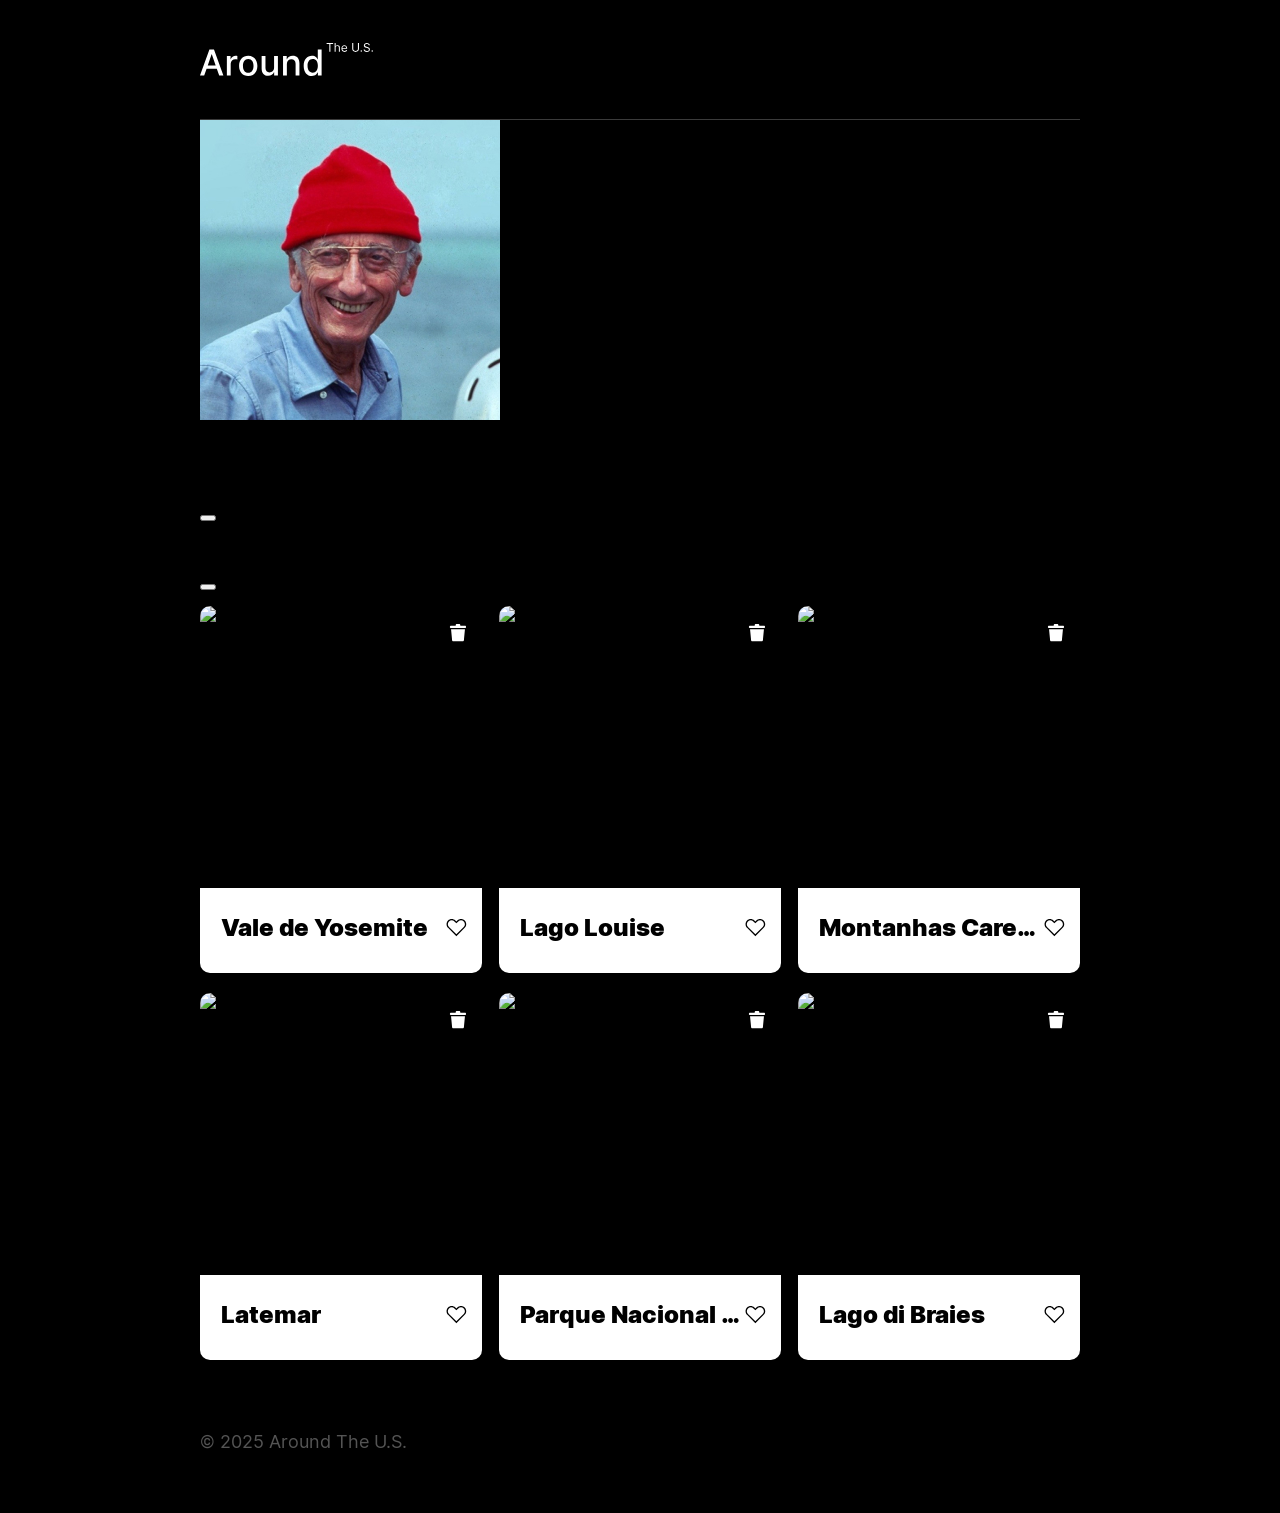
==== index.html @ 245d598f "Initial commit" ====
<!DOCTYPE html>
<html lang="pt">
  <head>
    <meta charset="UTF-8" />
    <meta content="width=device-width, initial-scale=1.0" name="viewport" />
    <meta content="ie=edge" http-equiv="X-UA-Compatible" />
    <title>Around The U.S.</title>
    <link href="./pages/index.css" rel="stylesheet" />
  </head>
  <body class="page">
    <div class="page__content">
      <header class="header page__section">
        <img
          alt="Logotipo Around The U.S."
          class="logo header__logo"
          src="./images/logo.svg"
        />
      </header>
      <main class="content">
        <section class="profile page__section">
          <img class="profile__image" src="./images/avatar.jpg" alt="Avatar" />
          <div class="profile__info">
            <h1 class="profile__title">Jacques Cousteau</h1>
            <button
              aria-label="Editar perfil"
              class="profile__edit-button"
              type="button"
            ></button>
            <p class="profile__description">Explorador</p>
          </div>
          <button
            aria-label="Adicionar cartão"
            class="profile__add-button"
            type="button"
          ></button>
        </section>
        <section class="cards page__section">
          <ul class="cards__list">
            <li class="card">
              <img
                class="card__image"
                src="https://practicum-content.s3.us-west-1.amazonaws.com/web-code/moved_yosemite.jpg"
                alt="Vale de Yosemite"
              />
              <button
                aria-label="Excluir cartão"
                class="card__delete-button"
                type="button"
              ></button>
              <div class="card__description">
                <h2 class="card__title">Vale de Yosemite</h2>
                <button
                  aria-label="Botão de curtir"
                  class="card__like-button"
                  type="button"
                ></button>
              </div>
            </li>
            <li class="card">
              <img
                class="card__image"
                src="https://practicum-content.s3.us-west-1.amazonaws.com/web-code/moved_lake-louise.jpg"
                alt="Lago Louise"
              />
              <button
                aria-label="Excluir cartão"
                class="card__delete-button"
                type="button"
              ></button>
              <div class="card__description">
                <h2 class="card__title">Lago Louise</h2>
                <button
                  aria-label="Botão de curtir"
                  class="card__like-button"
                  type="button"
                ></button>
              </div>
            </li>
            <li class="card">
              <img
                class="card__image"
                src="https://practicum-content.s3.us-west-1.amazonaws.com/web-code/moved_bald-mountains.jpg"
                alt="Montanhas Carecas"
              />
              <button
                aria-label="Excluir cartão"
                class="card__delete-button"
                type="button"
              ></button>
              <div class="card__description">
                <h2 class="card__title">Montanhas Carecas</h2>
                <button
                  aria-label="Botão de curtir"
                  class="card__like-button"
                  type="button"
                ></button>
              </div>
            </li>
            <li class="card">
              <img
                class="card__image"
                src="https://practicum-content.s3.us-west-1.amazonaws.com/web-code/moved_latemar.jpg"
                alt="Latemar"
              />
              <button
                aria-label="Excluir cartão"
                class="card__delete-button"
                type="button"
              ></button>
              <div class="card__description">
                <h2 class="card__title">Latemar</h2>
                <button
                  aria-label="Botão de curtir"
                  class="card__like-button"
                  type="button"
                ></button>
              </div>
            </li>
            <li class="card">
              <img
                class="card__image"
                src="https://practicum-content.s3.us-west-1.amazonaws.com/web-code/moved_vanoise.jpg"
                alt="Parque Nacional da Vanoise"
              />
              <button
                aria-label="Excluir cartão"
                class="card__delete-button"
                type="button"
              ></button>
              <div class="card__description">
                <h2 class="card__title">Parque Nacional da Vanoise</h2>
                <button
                  aria-label="Botão de curtir"
                  class="card__like-button"
                  type="button"
                ></button>
              </div>
            </li>
            <li class="card">
              <img
                class="card__image"
                src="https://practicum-content.s3.us-west-1.amazonaws.com/web-code/moved_lago.jpg"
                alt="Lago di Braies"
              />
              <button
                aria-label="Excluir cartão"
                class="card__delete-button"
                type="button"
              ></button>
              <div class="card__description">
                <h2 class="card__title">Lago di Braies</h2>
                <button
                  aria-label="Botão de curtir"
                  class="card__like-button"
                  type="button"
                ></button>
              </div>
            </li>
          </ul>
        </section>
      </main>
      <footer class="footer page__section">
        <p class="footer__copyright">© 2025 Around The U.S.</p>
      </footer>
      <div class="popup" id="edit-popup">
        <div class="popup__content">
          <button
            aria-label="Fechar pop-up"
            class="popup__close"
            type="button"
          ></button>
          <h3 class="popup__title">Editar perfil</h3>
          <form class="popup__form" id="edit-profile-form">
            <input
              class="popup__input popup__input_type_name"
              name="name"
              placeholder="Nome"
              type="text"
            />
            <input
              class="popup__input popup__input_type_description"
              name="description"
              placeholder="Sobre mim"
              type="text"
            />
            <button class="button popup__button" type="submit">Salvar</button>
          </form>
        </div>
      </div>
      <div class="popup" id="new-card-popup">
        <div class="popup__content">
          <button
            aria-label="Fechar pop-up"
            class="popup__close"
            type="button"
          ></button>
          <h3 class="popup__title">Novo local</h3>
          <form class="popup__form" id="new-card-form">
            <input
              class="popup__input popup__input_type_card-name"
              name="place-name"
              placeholder="Título"
              required
              type="text"
            />
            <input
              class="popup__input popup__input_type_url"
              name="link"
              placeholder="Link de Imagem"
              required
              type="url"
            />
            <button class="button popup__button" type="submit">Criar</button>
          </form>
        </div>
      </div>
      <div class="popup" id="image-popup">
        <div class="popup__content popup__content_content_image">
          <button
            aria-label="Fechar pop-up"
            class="popup__close"
            type="button"
          ></button>
          <img alt="" class="popup__image" src="#" />
          <p class="popup__caption"></p>
        </div>
      </div>
    </div>
  </body>
</html>
---- pages/index.css ----
@import url("../vendor/normalize.css");
@import url("../vendor/fonts.css");

@import url("../blocks/page.css");
@import url("../blocks/header.css");
@import url("../blocks/content.css");
@import url("../blocks/footer.css");
@import url("../blocks/profile.css");
@import url("../blocks/cards.css");
@import url("../blocks/card.css");
@import url("../blocks/popup.css");
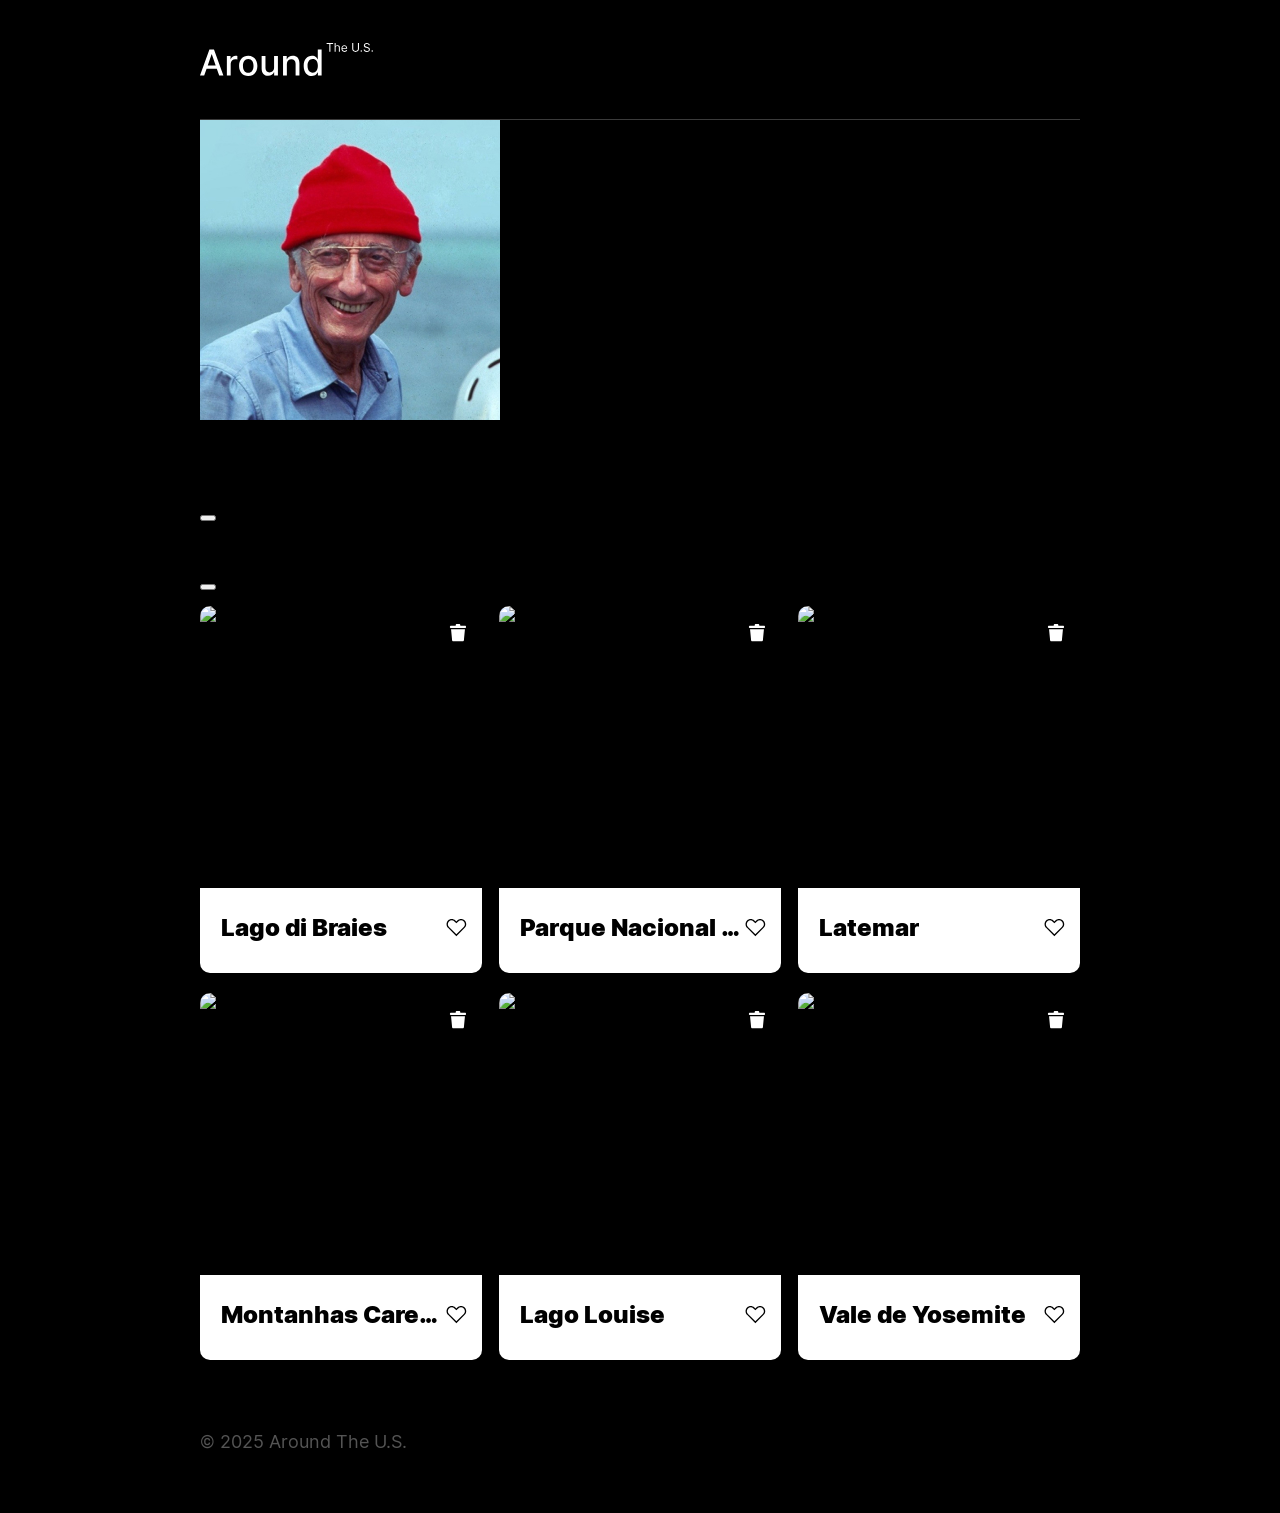
==== commit 90acbc75: "Adicionar validação de forms e fechar popups" ====
--- a/index.html
+++ b/index.html
@@ -36,126 +36,24 @@
         </section>
         <section class="cards page__section">
           <ul class="cards__list">
-            <li class="card">
-              <img
-                class="card__image"
-                src="https://practicum-content.s3.us-west-1.amazonaws.com/web-code/moved_yosemite.jpg"
-                alt="Vale de Yosemite"
-              />
-              <button
-                aria-label="Excluir cartão"
-                class="card__delete-button"
-                type="button"
-              ></button>
-              <div class="card__description">
-                <h2 class="card__title">Vale de Yosemite</h2>
+            <template id="card-element">
+              <li class="card">
+                <img class="card__image" src="" alt="" />
                 <button
-                  aria-label="Botão de curtir"
-                  class="card__like-button"
+                  aria-label="Excluir cartão"
+                  class="card__delete-button"
                   type="button"
                 ></button>
-              </div>
-            </li>
-            <li class="card">
-              <img
-                class="card__image"
-                src="https://practicum-content.s3.us-west-1.amazonaws.com/web-code/moved_lake-louise.jpg"
-                alt="Lago Louise"
-              />
-              <button
-                aria-label="Excluir cartão"
-                class="card__delete-button"
-                type="button"
-              ></button>
-              <div class="card__description">
-                <h2 class="card__title">Lago Louise</h2>
-                <button
-                  aria-label="Botão de curtir"
-                  class="card__like-button"
-                  type="button"
-                ></button>
-              </div>
-            </li>
-            <li class="card">
-              <img
-                class="card__image"
-                src="https://practicum-content.s3.us-west-1.amazonaws.com/web-code/moved_bald-mountains.jpg"
-                alt="Montanhas Carecas"
-              />
-              <button
-                aria-label="Excluir cartão"
-                class="card__delete-button"
-                type="button"
-              ></button>
-              <div class="card__description">
-                <h2 class="card__title">Montanhas Carecas</h2>
-                <button
-                  aria-label="Botão de curtir"
-                  class="card__like-button"
-                  type="button"
-                ></button>
-              </div>
-            </li>
-            <li class="card">
-              <img
-                class="card__image"
-                src="https://practicum-content.s3.us-west-1.amazonaws.com/web-code/moved_latemar.jpg"
-                alt="Latemar"
-              />
-              <button
-                aria-label="Excluir cartão"
-                class="card__delete-button"
-                type="button"
-              ></button>
-              <div class="card__description">
-                <h2 class="card__title">Latemar</h2>
-                <button
-                  aria-label="Botão de curtir"
-                  class="card__like-button"
-                  type="button"
-                ></button>
-              </div>
-            </li>
-            <li class="card">
-              <img
-                class="card__image"
-                src="https://practicum-content.s3.us-west-1.amazonaws.com/web-code/moved_vanoise.jpg"
-                alt="Parque Nacional da Vanoise"
-              />
-              <button
-                aria-label="Excluir cartão"
-                class="card__delete-button"
-                type="button"
-              ></button>
-              <div class="card__description">
-                <h2 class="card__title">Parque Nacional da Vanoise</h2>
-                <button
-                  aria-label="Botão de curtir"
-                  class="card__like-button"
-                  type="button"
-                ></button>
-              </div>
-            </li>
-            <li class="card">
-              <img
-                class="card__image"
-                src="https://practicum-content.s3.us-west-1.amazonaws.com/web-code/moved_lago.jpg"
-                alt="Lago di Braies"
-              />
-              <button
-                aria-label="Excluir cartão"
-                class="card__delete-button"
-                type="button"
-              ></button>
-              <div class="card__description">
-                <h2 class="card__title">Lago di Braies</h2>
-                <button
-                  aria-label="Botão de curtir"
-                  class="card__like-button"
-                  type="button"
-                ></button>
-              </div>
-            </li>
+                <div class="card__description">
+                  <h2 class="card__title"></h2>
+                  <button
+                    aria-label="Botão de curtir"
+                    class="card__like-button"
+                    type="button"
+                  ></button>
+                </div>
+              </li>
+            </template>
           </ul>
         </section>
       </main>
@@ -170,19 +68,33 @@
             type="button"
           ></button>
           <h3 class="popup__title">Editar perfil</h3>
-          <form class="popup__form" id="edit-profile-form">
+          <form class="popup__form" id="edit-profile-form" name="profileForm">
             <input
               class="popup__input popup__input_type_name"
               name="name"
+              id="name"
               placeholder="Nome"
               type="text"
+              minlength="2"
+              maxlength="40"
+              required
             />
+            <span class="name-input-error popup__input-error"
+              >Este campo é obrigatório.</span
+            >
             <input
               class="popup__input popup__input_type_description"
               name="description"
+              id="description"
               placeholder="Sobre mim"
               type="text"
+              minlength="2"
+              maxlength="200"
+              required
             />
+            <span class="description-input-error popup__input-error"
+              >Este campo é obrigatório.</span
+            >
             <button class="button popup__button" type="submit">Salvar</button>
           </form>
         </div>
@@ -195,21 +107,31 @@
             type="button"
           ></button>
           <h3 class="popup__title">Novo local</h3>
-          <form class="popup__form" id="new-card-form">
+          <form class="popup__form" id="new-card-form" name="cardForm">
             <input
               class="popup__input popup__input_type_card-name"
               name="place-name"
+              id="place-name"
               placeholder="Título"
+              minlength="2"
+              maxlength="30"
               required
               type="text"
             />
+            <span class="place-name-input-error popup__input-error"
+              >Este campo é obrigatório.</span
+            >
             <input
               class="popup__input popup__input_type_url"
               name="link"
+              id="link"
               placeholder="Link de Imagem"
               required
               type="url"
             />
+            <span class="link-input-error popup__input-error"
+              >Este campo é obrigatório.</span
+            >
             <button class="button popup__button" type="submit">Criar</button>
           </form>
         </div>
@@ -226,5 +148,6 @@
         </div>
       </div>
     </div>
+    <script src="./scripts/index.js"></script>
   </body>
 </html>
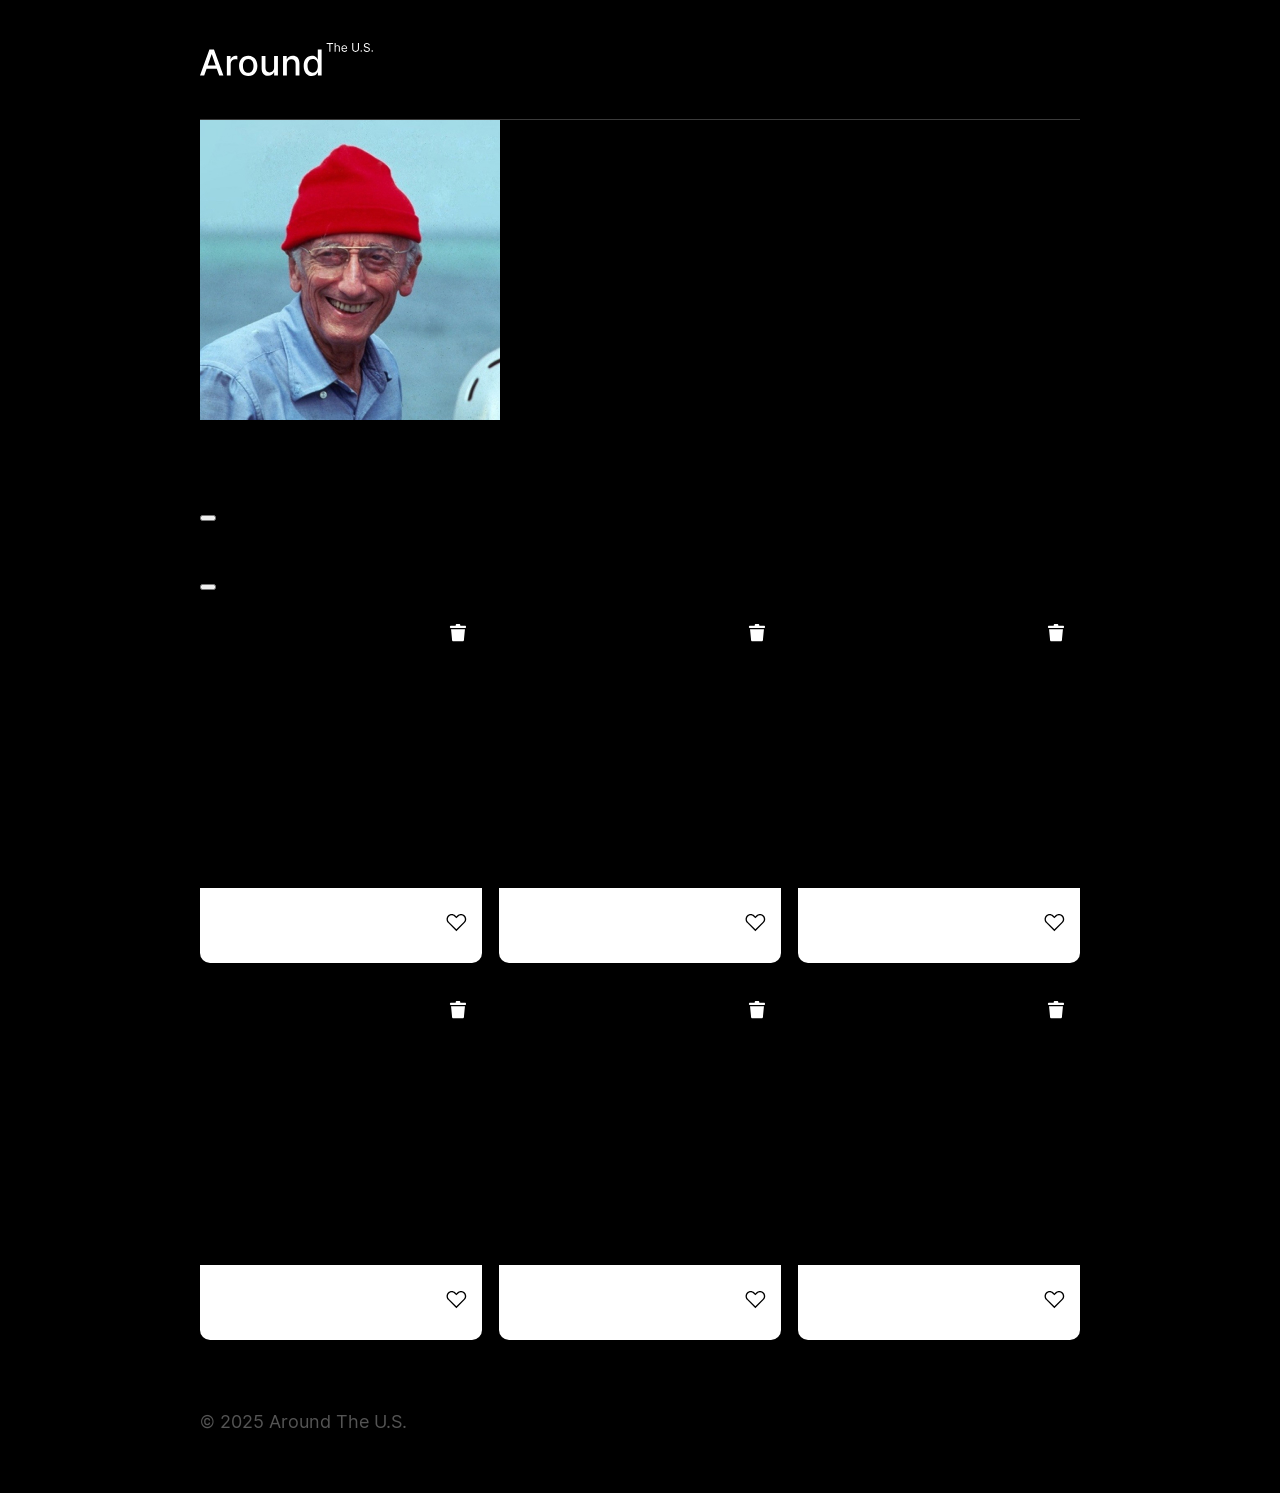
==== commit 5c2b163f: "Refatorar código prévio com OOP" ====
--- a/index.html
+++ b/index.html
@@ -58,7 +58,7 @@
         </section>
       </main>
       <footer class="footer page__section">
-        <p class="footer__copyright">© 2025 Around The U.S.</p>
+        <p class="footer__copyright">&copy; 2025 Around The U.S.</p>
       </footer>
       <div class="popup" id="edit-popup">
         <div class="popup__content">
@@ -148,6 +148,9 @@
         </div>
       </div>
     </div>
-    <script src="./scripts/index.js"></script>
+    <script type="module" src="./scripts/utils.js"></script>
+    <script type="module" src="./scripts/Card.js"></script>
+    <script type="module" src="./scripts/FormValidator.js"></script>
+    <script type="module" src="./scripts/index.js"></script>
   </body>
 </html>
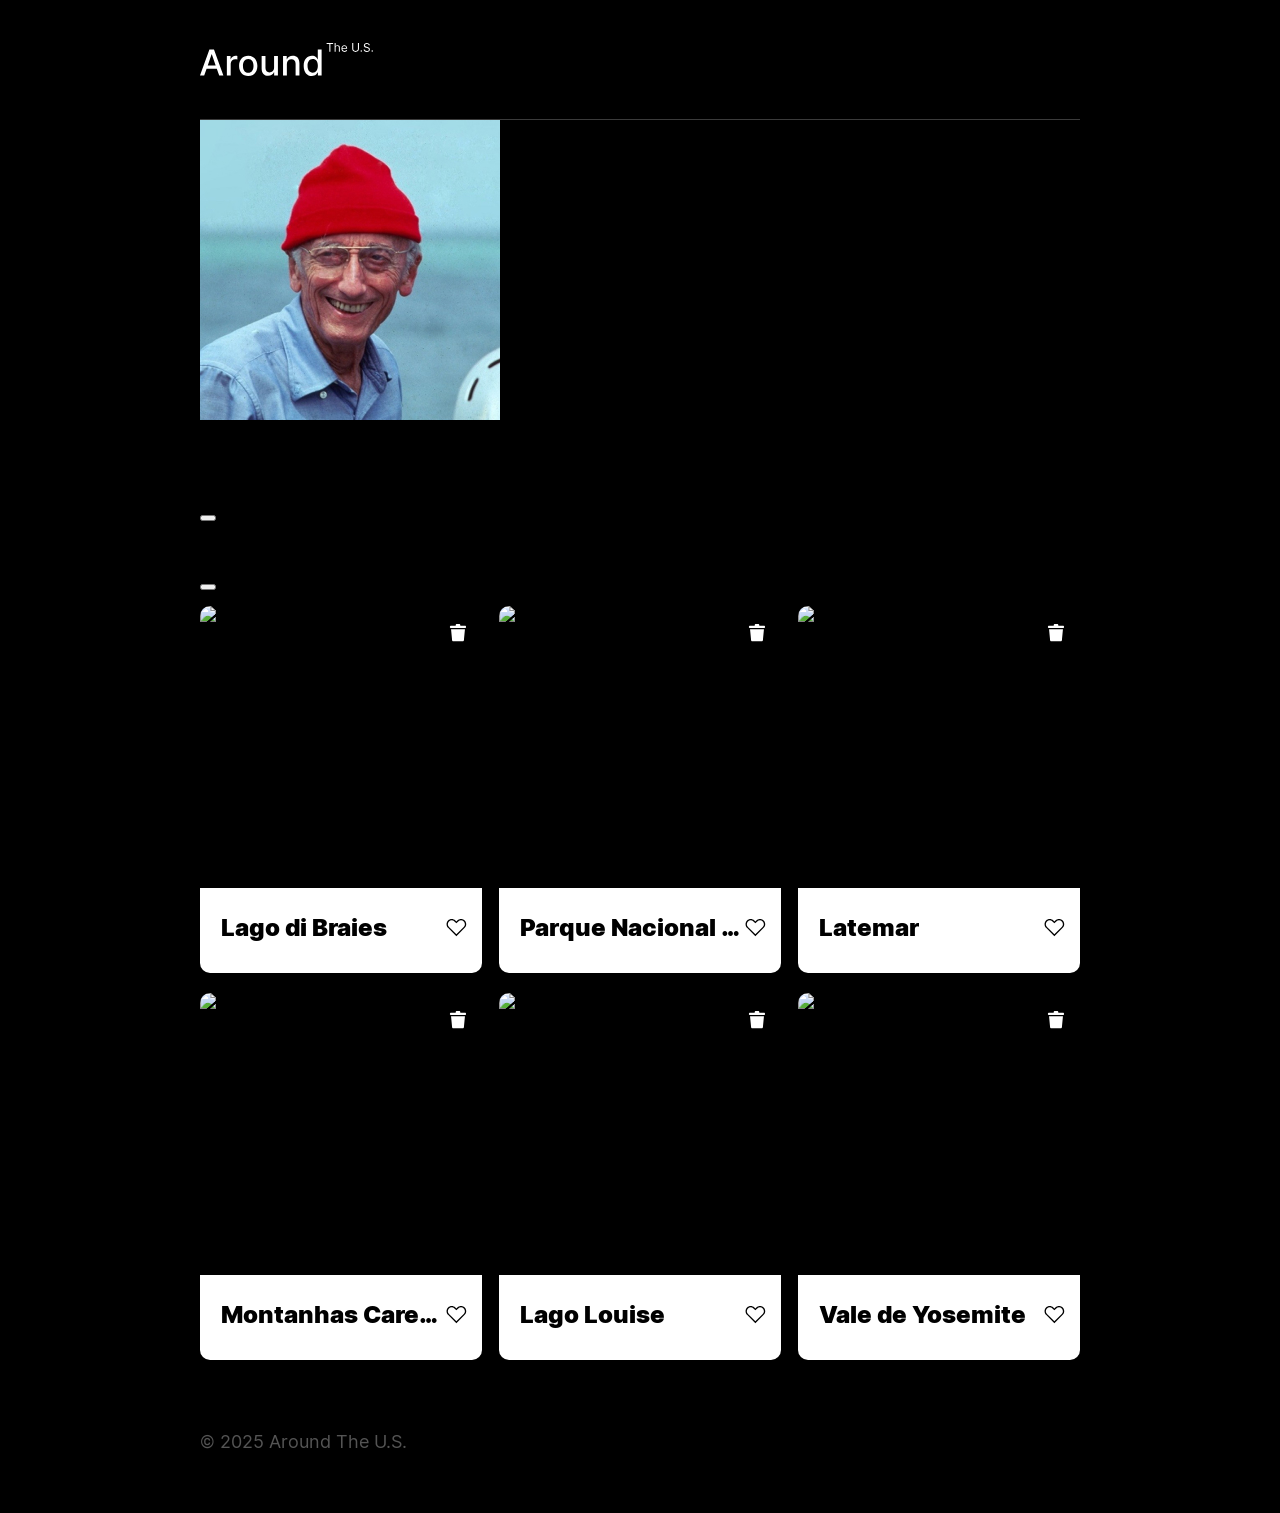
==== commit 552d5b23: "Refatoração secundaria dos componentes JS" ====
--- a/index.html
+++ b/index.html
@@ -5,7 +5,7 @@
     <meta content="width=device-width, initial-scale=1.0" name="viewport" />
     <meta content="ie=edge" http-equiv="X-UA-Compatible" />
     <title>Around The U.S.</title>
-    <link href="./pages/index.css" rel="stylesheet" />
+    <link href="./page/index.css" rel="stylesheet" />
   </head>
   <body class="page">
     <div class="page__content">
@@ -148,9 +148,9 @@
         </div>
       </div>
     </div>
-    <script type="module" src="./scripts/utils.js"></script>
-    <script type="module" src="./scripts/Card.js"></script>
-    <script type="module" src="./scripts/FormValidator.js"></script>
-    <script type="module" src="./scripts/index.js"></script>
+    <script type="module" src="./components/utils.js"></script>
+    <script type="module" src="./components//Card.js"></script>
+    <script type="module" src="./components//FormValidator.js"></script>
+    <script type="module" src="./page/index.js"></script>
   </body>
 </html>
--- a/page/index.css
+++ b/page/index.css
@@ -0,0 +1,10 @@
+@import url("../vendor/normalize.css");
+@import url("../vendor/fonts.css");
+@import url("../blocks/page.css");
+@import url("../blocks/header.css");
+@import url("../blocks/content.css");
+@import url("../blocks/footer.css");
+@import url("../blocks/profile.css");
+@import url("../blocks/cards.css");
+@import url("../blocks/card.css");
+@import url("../blocks/popup.css");
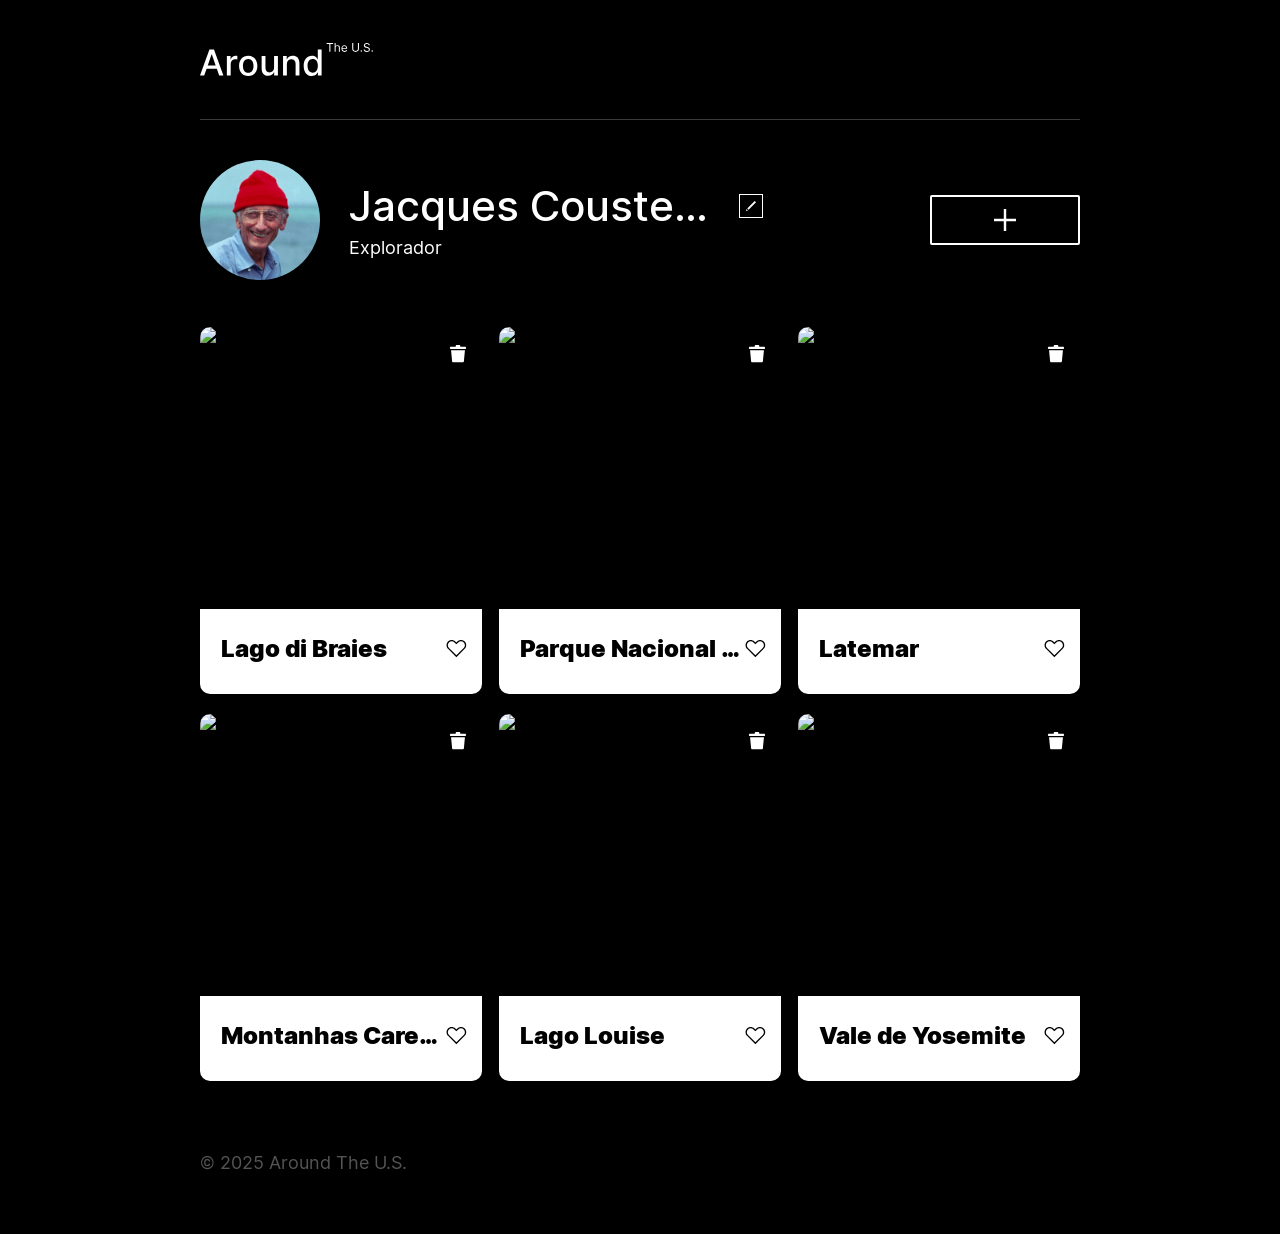
==== commit 434cb7bd: "Adicionar API calls, popup de remoção e limpeza geral" ====
--- a/index.html
+++ b/index.html
@@ -19,6 +19,7 @@
       <main class="content">
         <section class="profile page__section">
           <img class="profile__image" src="./images/avatar.jpg" alt="Avatar" />
+          <button aria-label="Editar avatar" class="profile__avatar-button" type="button"></button>
           <div class="profile__info">
             <h1 class="profile__title">Jacques Cousteau</h1>
             <button
@@ -99,6 +100,30 @@
           </form>
         </div>
       </div>
+      <div class="popup" id="avatar-popup">
+        <div class="popup__content">
+          <button
+            aria-label="Fechar pop-up"
+            class="popup__close"
+            type="button"
+          ></button>
+          <h3 class="popup__title">Atualizar avatar</h3>
+          <form class="popup__form" id="avatar-form" name="avatarForm">
+            <input
+              class="popup__input popup__input_type_url"
+              name="avatar"
+              id="avatar"
+              placeholder="Link da nova foto"
+              required
+              type="url"
+            />
+            <span class="avatar-input-error popup__input-error"
+              >Este campo é obrigatório.</span
+            >
+            <button class="button popup__button" type="submit">Salvar</button>
+          </form>
+        </div>
+      </div>
       <div class="popup" id="new-card-popup">
         <div class="popup__content">
           <button
@@ -147,7 +172,19 @@
           <p class="popup__caption"></p>
         </div>
       </div>
+      <div class="popup" id="confirmation-popup">
+        <div class="popup__content popup__content_content_confirmation">
+          <button
+            aria-label="Fechar pop-up"
+            class="popup__close"
+            type="button"
+          ></button>
+          <h3 class="popup__title">Tem certeza?</h3>
+          <button class="button popup__button popup__button_type_confirm" type="submit">Sim</button>
+        </div>
+      </div>
     </div>
+    <script type="module" src="./components/Api.js"></script>
     <script type="module" src="./components/utils.js"></script>
     <script type="module" src="./components//Card.js"></script>
     <script type="module" src="./components//FormValidator.js"></script>
